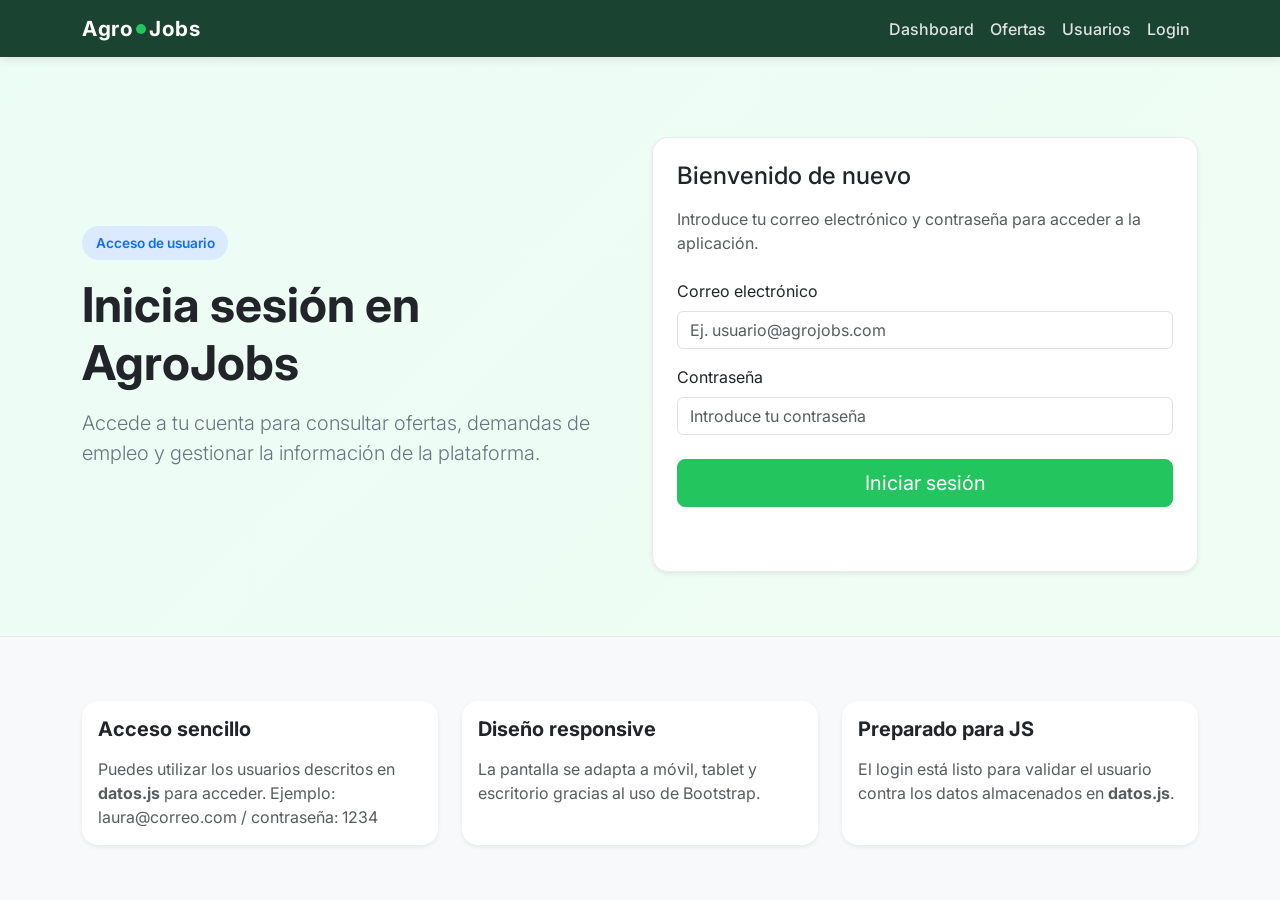
==== login.html @ 1a98a2e2 "Esqueleto producto 1 a producto 2" ====
<!--
IA utilizada: ChatGPT

Prompt 1: "Crea una pantalla de login moderna con Bootstrap para una app de empleo"
Prompt 2: "Cómo diseñar un formulario de inicio de sesión centrado y responsive"
Prompt 3: "Cómo mantener coherencia visual entre dashboard y login en una aplicación web"
Prompt 4: "Qué elementos debe tener una página de login simple para un prototipo frontend"
-->

<!DOCTYPE html>
<html lang="es">
<head>
    <meta charset="UTF-8">
    <meta name="viewport" content="width=device-width, initial-scale=1.0">
    <title>Login - AgroJobs</title>

    <link rel="icon" type="image/png" href="img/favicon.ico">
    <link href="https://cdn.jsdelivr.net/npm/bootstrap@5.3.7/dist/css/bootstrap.min.css" rel="stylesheet">
    <link href="https://fonts.googleapis.com/css2?family=Inter:wght@400;600;700;800&display=swap" rel="stylesheet">
    <link rel="stylesheet" href="css/style.css">
</head>
<body>

    <nav class="navbar navbar-expand-lg navbar-dark navbar-custom sticky-top">
        <div class="container">
            <a class="navbar-brand logo d-flex align-items-center" href="index.html">
                <span>Agro</span>
                <span class="logo-icon"></span>
                <span>Jobs</span>
            </a>

            <button class="navbar-toggler" type="button" data-bs-toggle="collapse" data-bs-target="#menuPrincipal" aria-controls="menuPrincipal" aria-expanded="false" aria-label="Abrir navegación">
                <span class="navbar-toggler-icon"></span>
            </button>

            <div class="collapse navbar-collapse" id="menuPrincipal">
                <div class="navbar-nav ms-auto align-items-lg-center" id="navbar-links">
                    <a class="nav-link" href="index.html">Dashboard</a>
                    <a class="nav-link" href="ofertas.html">Ofertas</a>
                    <a class="nav-link" href="usuarios.html">Usuarios</a>
                    <span id="zona-sesion" class="d-flex align-items-lg-center flex-column flex-lg-row"></span>
                </div>  
            </div>
        </div>
    </nav>

    <header class="hero-section">
        <div class="container">
            <div class="hero-box">
                <div class="row align-items-center g-4">
                    <div class="col-lg-6">
                        <span class="hero-tag">Acceso de usuario</span>
                        <h1 class="display-5 fw-bold mt-3">Inicia sesión en AgroJobs</h1>
                        <p class="lead text-secondary mt-3">
                            Accede a tu cuenta para consultar ofertas, demandas de empleo y gestionar la información de la plataforma.
                        </p>
                    </div>

                    <div class="col-lg-6">
                        <div class="search-panel shadow-sm">
                            <h2 class="h4 mb-3">Bienvenido de nuevo</h2>
                            <p class="text-muted mb-4">
                                Introduce tu correo electrónico y contraseña para acceder a la aplicación.
                            </p>

                            <form id="form-login" novalidate>
                                <div class="mb-3">
                                    <label for="email" class="form-label">Correo electrónico</label>
                                    <input
                                        type="email"
                                        class="form-control"
                                        id="email"
                                        name="email"
                                        placeholder="Ej. usuario@agrojobs.com"
                                        required
                                    >
                                </div>

                                <div class="mb-3">
                                    <label for="password" class="form-label">Contraseña</label>
                                    <input
                                        type="password"
                                        class="form-control"
                                        id="password"
                                        name="password"
                                        placeholder="Introduce tu contraseña"
                                        required
                                    >
                                </div>

                                <div class="d-grid mt-4">
                                    <button type="submit" class="btn btn-primary btn-lg">
                                        Iniciar sesión
                                    </button>
                                </div>

                                <div id="mensaje-login" class="mt-3"></div>
                            </form>
                        </div>
                    </div>
                </div>
            </div>
        </div>
    </header>

    <main class="container py-5">
        <div class="row g-4">
            <div class="col-md-4">
                <article class="card dashboard-card h-100 shadow-sm">
                    <div class="card-body">
                        <h3 class="h5 fw-bold mb-3">Acceso sencillo</h3>
                        <p class="text-muted mb-0">
                            Puedes utilizar los usuarios descritos en <strong>datos.js</strong> para acceder. Ejemplo: laura@correo.com / contraseña: 1234
                        </p>
                    </div>
                </article>
            </div>

            <div class="col-md-4">
                <article class="card dashboard-card h-100 shadow-sm">
                    <div class="card-body">
                        <h3 class="h5 fw-bold mb-3">Diseño responsive</h3>
                        <p class="text-muted mb-0">
                            La pantalla se adapta a móvil, tablet y escritorio gracias al uso de Bootstrap.
                        </p>
                    </div>
                </article>
            </div>

            <div class="col-md-4">
                <article class="card dashboard-card h-100 shadow-sm">
                    <div class="card-body">
                        <h3 class="h5 fw-bold mb-3">Preparado para JS</h3>
                        <p class="text-muted mb-0">
                            El login está listo para validar el usuario contra los datos almacenados en <strong>datos.js</strong>.
                        </p>
                    </div>
                </article>
            </div>
        </div>
    </main>

    <script type="module" src="js/login.js"></script>
    <script src="https://cdn.jsdelivr.net/npm/bootstrap@5.3.7/dist/js/bootstrap.bundle.min.js"></script>
</body>
</html>
---- css/style.css ----
body {
    font-family: 'Inter', sans-serif;
    background-color: #f8f9fa;
    color: #212529;
}

h1, h2, h3 {
    font-weight: 800;
}

.hero-section {
    background: linear-gradient(135deg, #ecfdf5 0%, #f0fdf4 100%);
    padding: 3rem 0 2rem;
    border-bottom: 1px solid #e9ecef;
}

.hero-box {
    padding: 2rem 0;
}

.hero-tag {
    display: inline-block;
    padding: 0.45rem 0.85rem;
    border-radius: 999px;
    background-color: #dbeafe;
    color: #0d6efd;
    font-size: 0.85rem;
    font-weight: 600;
}

.search-panel {
    background-color: #ffffff;
    border-radius: 1rem;
    padding: 1.5rem;
    border: 1px solid #e9ecef;
    box-shadow: 0 0.5rem 1.5rem rgba(0, 0, 0, 0.04);
}

.legend-badge {
    display: inline-block;
    padding: 0.5rem 0.9rem;
    border-radius: 999px;
    font-size: 0.9rem;
    font-weight: 600;
}

.legend-oferta {
    background-color: #eaf2ff;
    color: #0d6efd;
}

.legend-demanda {
    background-color: #eafaf1;
    color: #198754;
}

.dashboard-card {
    border: none;
    border-radius: 1rem;
    overflow: hidden;
    transition: transform 0.2s ease, box-shadow 0.2s ease;
}

.dashboard-card:hover {
    transform: translateY(-4px);
    box-shadow: 0 1rem 2rem rgba(0, 0, 0, 0.08) !important;
}

.dashboard-card-img {
    height: 200px;
    object-fit: cover;
}

.oferta-card {
    border-top: 4px solid #0d6efd;
}

.demanda-card {
    border-top: 4px solid #198754;
}

.card-title {
    font-weight: 700;
}

.navbar-brand {
    letter-spacing: 0.3px;
}

.logo {
    font-weight: 700;
    font-size: 1.3rem;
    letter-spacing: 0.5px;
    color: #ffffff !important;
}

.logo-o {
    color: #22c55e;
}

.logo-icon {
    width: 10px;
    height: 10px;
    background-color: #22c55e;
    border-radius: 50%;
    margin: 0 3px;
    display: inline-block;
}

.navbar-custom {
    background-color: #1b4332;
    box-shadow: 0 2px 10px rgba(0,0,0,0.1);
}

.navbar-custom .nav-link {
    color: rgba(255, 255, 255, 0.85);
    font-weight: 500;
}

.navbar-custom .nav-link:hover,
.navbar-custom .nav-link.active {
    color: #ffffff;
}

.btn-primary {
    background-color: #22c55e;
    border-color: #22c55e;
}

.btn-primary:hover {
    background-color: #16a34a;
    border-color: #16a34a;
}

main.container {
    margin-top: 1rem;
}

#mensaje-login,
#mensaje-oferta,
#mensaje-usuario {
    min-height: 24px;
    font-size: 0.95rem;
}

.mensaje-error {
    color: #dc3545;
    font-weight: 600;
}

.mensaje-ok {
    color: #198754;
    font-weight: 600;
}

#zona-sesion .btn {
    white-space: nowrap;
}
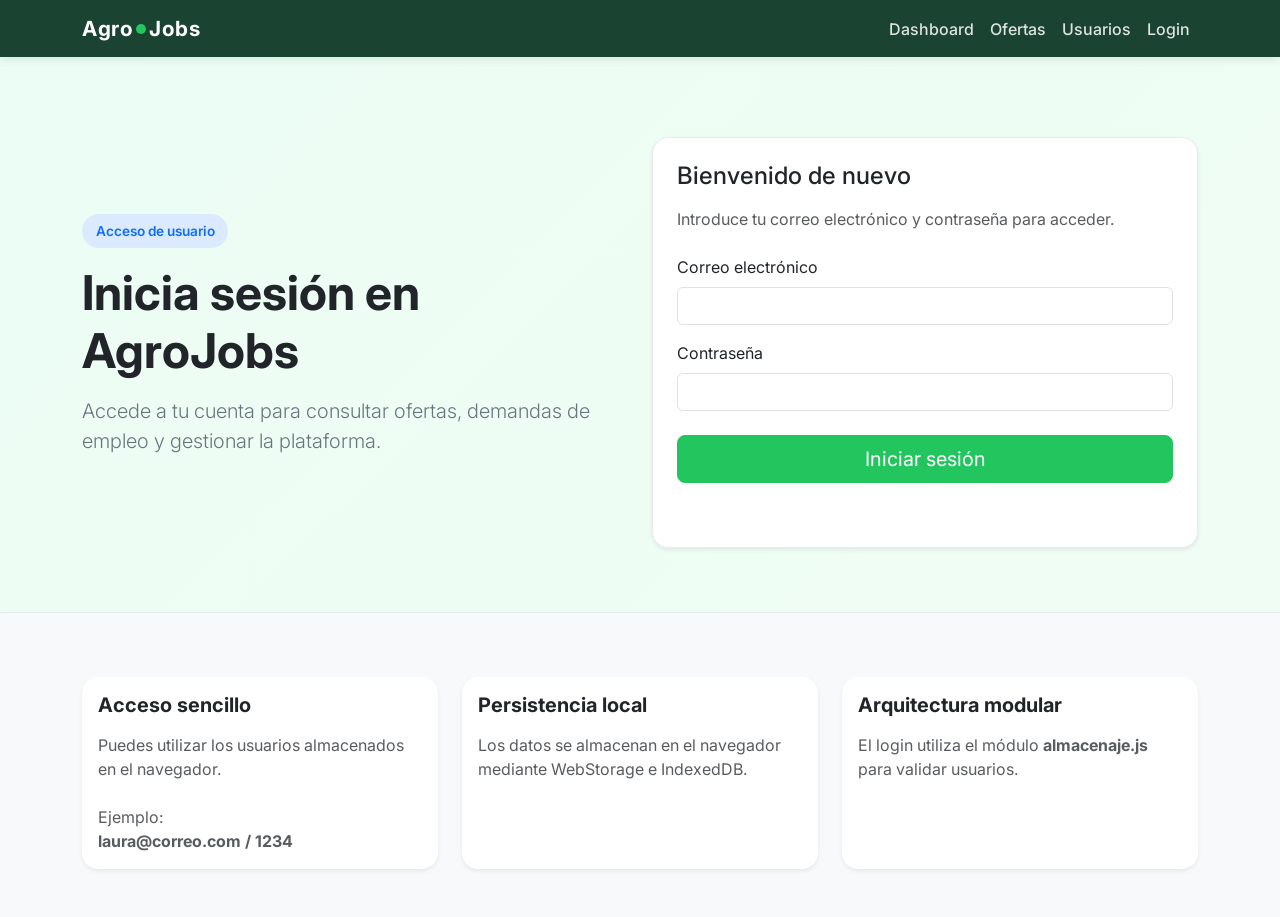
==== commit c9848093: "cambio de lógica para adaptar a los requisitos del producto 2: todos los archivos de la carpeta /js " ====
--- a/login.html
+++ b/login.html
@@ -1,10 +1,9 @@
 <!--
 IA utilizada: ChatGPT
 
-Prompt 1: "Crea una pantalla de login moderna con Bootstrap para una app de empleo"
-Prompt 2: "Cómo diseñar un formulario de inicio de sesión centrado y responsive"
-Prompt 3: "Cómo mantener coherencia visual entre dashboard y login en una aplicación web"
-Prompt 4: "Qué elementos debe tener una página de login simple para un prototipo frontend"
+Corrección para Producto 2:
+- Eliminadas referencias a datos.js
+- Alineado con almacenaje.js + WebStorage
 -->
 
 <!DOCTYPE html>
@@ -29,17 +28,17 @@
                 <span>Jobs</span>
             </a>
 
-            <button class="navbar-toggler" type="button" data-bs-toggle="collapse" data-bs-target="#menuPrincipal" aria-controls="menuPrincipal" aria-expanded="false" aria-label="Abrir navegación">
+            <button class="navbar-toggler" type="button" data-bs-toggle="collapse" data-bs-target="#menuPrincipal">
                 <span class="navbar-toggler-icon"></span>
             </button>
 
             <div class="collapse navbar-collapse" id="menuPrincipal">
-                <div class="navbar-nav ms-auto align-items-lg-center" id="navbar-links">
+                <div class="navbar-nav ms-auto align-items-lg-center">
                     <a class="nav-link" href="index.html">Dashboard</a>
                     <a class="nav-link" href="ofertas.html">Ofertas</a>
                     <a class="nav-link" href="usuarios.html">Usuarios</a>
                     <span id="zona-sesion" class="d-flex align-items-lg-center flex-column flex-lg-row"></span>
-                </div>  
+                </div>
             </div>
         </div>
     </nav>
@@ -52,7 +51,7 @@
                         <span class="hero-tag">Acceso de usuario</span>
                         <h1 class="display-5 fw-bold mt-3">Inicia sesión en AgroJobs</h1>
                         <p class="lead text-secondary mt-3">
-                            Accede a tu cuenta para consultar ofertas, demandas de empleo y gestionar la información de la plataforma.
+                            Accede a tu cuenta para consultar ofertas, demandas de empleo y gestionar la plataforma.
                         </p>
                     </div>
 
@@ -60,32 +59,18 @@
                         <div class="search-panel shadow-sm">
                             <h2 class="h4 mb-3">Bienvenido de nuevo</h2>
                             <p class="text-muted mb-4">
-                                Introduce tu correo electrónico y contraseña para acceder a la aplicación.
+                                Introduce tu correo electrónico y contraseña para acceder.
                             </p>
 
                             <form id="form-login" novalidate>
                                 <div class="mb-3">
                                     <label for="email" class="form-label">Correo electrónico</label>
-                                    <input
-                                        type="email"
-                                        class="form-control"
-                                        id="email"
-                                        name="email"
-                                        placeholder="Ej. usuario@agrojobs.com"
-                                        required
-                                    >
+                                    <input type="email" class="form-control" id="email" required>
                                 </div>
 
                                 <div class="mb-3">
                                     <label for="password" class="form-label">Contraseña</label>
-                                    <input
-                                        type="password"
-                                        class="form-control"
-                                        id="password"
-                                        name="password"
-                                        placeholder="Introduce tu contraseña"
-                                        required
-                                    >
+                                    <input type="password" class="form-control" id="password" required>
                                 </div>
 
                                 <div class="d-grid mt-4">
@@ -105,12 +90,16 @@
 
     <main class="container py-5">
         <div class="row g-4">
+
             <div class="col-md-4">
                 <article class="card dashboard-card h-100 shadow-sm">
                     <div class="card-body">
                         <h3 class="h5 fw-bold mb-3">Acceso sencillo</h3>
                         <p class="text-muted mb-0">
-                            Puedes utilizar los usuarios descritos en <strong>datos.js</strong> para acceder. Ejemplo: laura@correo.com / contraseña: 1234
+                            Puedes utilizar los usuarios almacenados en el navegador.
+                            <br><br>
+                            Ejemplo:<br>
+                            <strong>laura@correo.com / 1234</strong>
                         </p>
                     </div>
                 </article>
@@ -119,9 +108,9 @@
             <div class="col-md-4">
                 <article class="card dashboard-card h-100 shadow-sm">
                     <div class="card-body">
-                        <h3 class="h5 fw-bold mb-3">Diseño responsive</h3>
+                        <h3 class="h5 fw-bold mb-3">Persistencia local</h3>
                         <p class="text-muted mb-0">
-                            La pantalla se adapta a móvil, tablet y escritorio gracias al uso de Bootstrap.
+                            Los datos se almacenan en el navegador mediante WebStorage e IndexedDB.
                         </p>
                     </div>
                 </article>
@@ -130,17 +119,18 @@
             <div class="col-md-4">
                 <article class="card dashboard-card h-100 shadow-sm">
                     <div class="card-body">
-                        <h3 class="h5 fw-bold mb-3">Preparado para JS</h3>
+                        <h3 class="h5 fw-bold mb-3">Arquitectura modular</h3>
                         <p class="text-muted mb-0">
-                            El login está listo para validar el usuario contra los datos almacenados en <strong>datos.js</strong>.
+                            El login utiliza el módulo <strong>almacenaje.js</strong> para validar usuarios.
                         </p>
                     </div>
                 </article>
             </div>
+
         </div>
     </main>
 
-    <script type="module" src="js/login.js"></script>
+    <script type="module" src="js/int_2_login.js"></script>
     <script src="https://cdn.jsdelivr.net/npm/bootstrap@5.3.7/dist/js/bootstrap.bundle.min.js"></script>
 </body>
 </html>
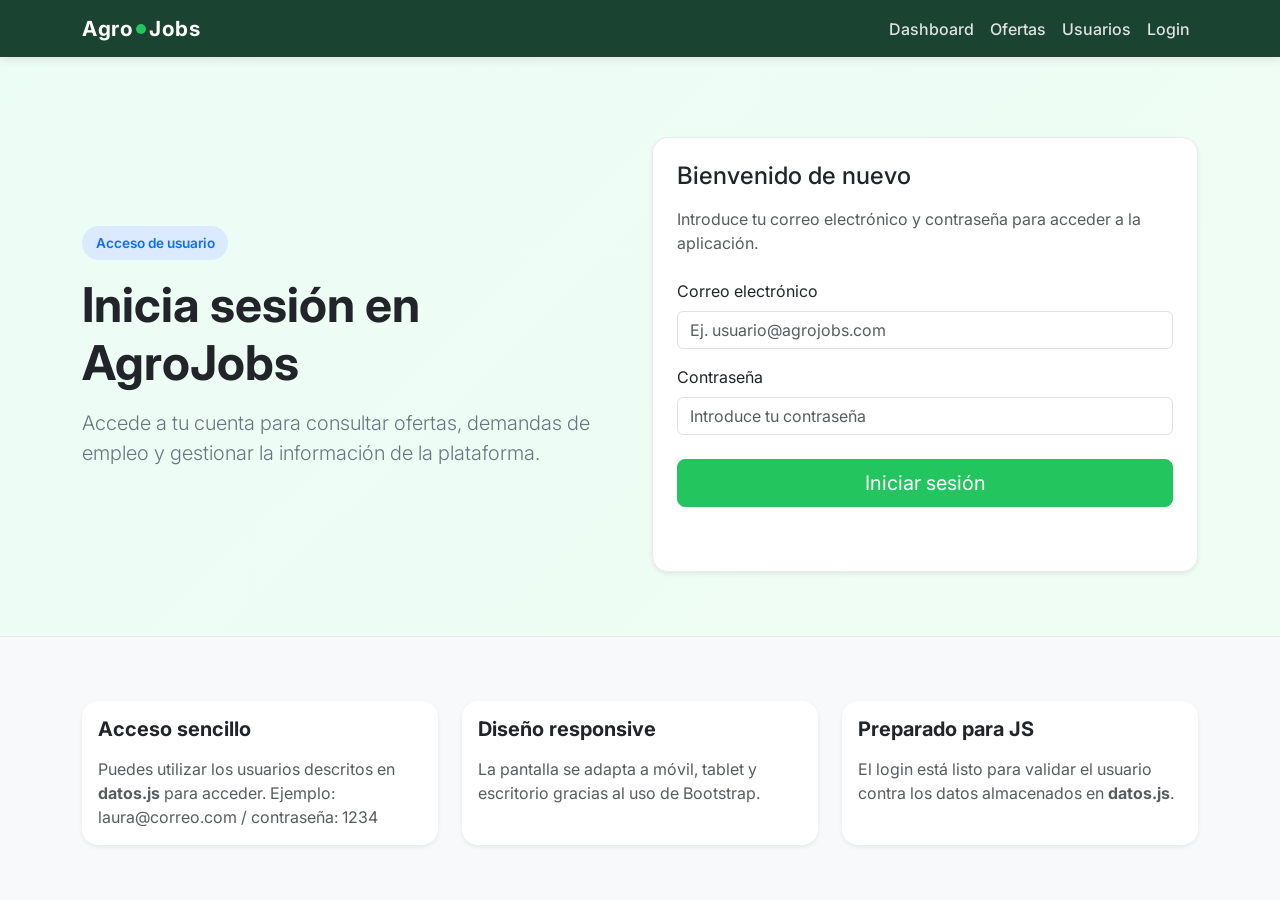
==== commit 86af207e: "Primer commit" ====
--- a/login.html
+++ b/login.html
@@ -1,9 +1,10 @@
 <!--
 IA utilizada: ChatGPT
 
-Corrección para Producto 2:
-- Eliminadas referencias a datos.js
-- Alineado con almacenaje.js + WebStorage
+Prompt 1: "Crea una pantalla de login moderna con Bootstrap para una app de empleo"
+Prompt 2: "Cómo diseñar un formulario de inicio de sesión centrado y responsive"
+Prompt 3: "Cómo mantener coherencia visual entre dashboard y login en una aplicación web"
+Prompt 4: "Qué elementos debe tener una página de login simple para un prototipo frontend"
 -->
 
 <!DOCTYPE html>
@@ -28,17 +29,17 @@
                 <span>Jobs</span>
             </a>
 
-            <button class="navbar-toggler" type="button" data-bs-toggle="collapse" data-bs-target="#menuPrincipal">
+            <button class="navbar-toggler" type="button" data-bs-toggle="collapse" data-bs-target="#menuPrincipal" aria-controls="menuPrincipal" aria-expanded="false" aria-label="Abrir navegación">
                 <span class="navbar-toggler-icon"></span>
             </button>
 
             <div class="collapse navbar-collapse" id="menuPrincipal">
-                <div class="navbar-nav ms-auto align-items-lg-center">
+                <div class="navbar-nav ms-auto align-items-lg-center" id="navbar-links">
                     <a class="nav-link" href="index.html">Dashboard</a>
                     <a class="nav-link" href="ofertas.html">Ofertas</a>
                     <a class="nav-link" href="usuarios.html">Usuarios</a>
                     <span id="zona-sesion" class="d-flex align-items-lg-center flex-column flex-lg-row"></span>
-                </div>
+                </div>  
             </div>
         </div>
     </nav>
@@ -51,7 +52,7 @@
                         <span class="hero-tag">Acceso de usuario</span>
                         <h1 class="display-5 fw-bold mt-3">Inicia sesión en AgroJobs</h1>
                         <p class="lead text-secondary mt-3">
-                            Accede a tu cuenta para consultar ofertas, demandas de empleo y gestionar la plataforma.
+                            Accede a tu cuenta para consultar ofertas, demandas de empleo y gestionar la información de la plataforma.
                         </p>
                     </div>
 
@@ -59,18 +60,32 @@
                         <div class="search-panel shadow-sm">
                             <h2 class="h4 mb-3">Bienvenido de nuevo</h2>
                             <p class="text-muted mb-4">
-                                Introduce tu correo electrónico y contraseña para acceder.
+                                Introduce tu correo electrónico y contraseña para acceder a la aplicación.
                             </p>
 
                             <form id="form-login" novalidate>
                                 <div class="mb-3">
                                     <label for="email" class="form-label">Correo electrónico</label>
-                                    <input type="email" class="form-control" id="email" required>
+                                    <input
+                                        type="email"
+                                        class="form-control"
+                                        id="email"
+                                        name="email"
+                                        placeholder="Ej. usuario@agrojobs.com"
+                                        required
+                                    >
                                 </div>
 
                                 <div class="mb-3">
                                     <label for="password" class="form-label">Contraseña</label>
-                                    <input type="password" class="form-control" id="password" required>
+                                    <input
+                                        type="password"
+                                        class="form-control"
+                                        id="password"
+                                        name="password"
+                                        placeholder="Introduce tu contraseña"
+                                        required
+                                    >
                                 </div>
 
                                 <div class="d-grid mt-4">
@@ -90,16 +105,12 @@
 
     <main class="container py-5">
         <div class="row g-4">
-
             <div class="col-md-4">
                 <article class="card dashboard-card h-100 shadow-sm">
                     <div class="card-body">
                         <h3 class="h5 fw-bold mb-3">Acceso sencillo</h3>
                         <p class="text-muted mb-0">
-                            Puedes utilizar los usuarios almacenados en el navegador.
-                            <br><br>
-                            Ejemplo:<br>
-                            <strong>laura@correo.com / 1234</strong>
+                            Puedes utilizar los usuarios descritos en <strong>datos.js</strong> para acceder. Ejemplo: laura@correo.com / contraseña: 1234
                         </p>
                     </div>
                 </article>
@@ -108,9 +119,9 @@
             <div class="col-md-4">
                 <article class="card dashboard-card h-100 shadow-sm">
                     <div class="card-body">
-                        <h3 class="h5 fw-bold mb-3">Persistencia local</h3>
+                        <h3 class="h5 fw-bold mb-3">Diseño responsive</h3>
                         <p class="text-muted mb-0">
-                            Los datos se almacenan en el navegador mediante WebStorage e IndexedDB.
+                            La pantalla se adapta a móvil, tablet y escritorio gracias al uso de Bootstrap.
                         </p>
                     </div>
                 </article>
@@ -119,18 +130,17 @@
             <div class="col-md-4">
                 <article class="card dashboard-card h-100 shadow-sm">
                     <div class="card-body">
-                        <h3 class="h5 fw-bold mb-3">Arquitectura modular</h3>
+                        <h3 class="h5 fw-bold mb-3">Preparado para JS</h3>
                         <p class="text-muted mb-0">
-                            El login utiliza el módulo <strong>almacenaje.js</strong> para validar usuarios.
+                            El login está listo para validar el usuario contra los datos almacenados en <strong>datos.js</strong>.
                         </p>
                     </div>
                 </article>
             </div>
-
         </div>
     </main>
 
-    <script type="module" src="js/int_2_login.js"></script>
+    <script type="module" src="js/login.js"></script>
     <script src="https://cdn.jsdelivr.net/npm/bootstrap@5.3.7/dist/js/bootstrap.bundle.min.js"></script>
 </body>
 </html>
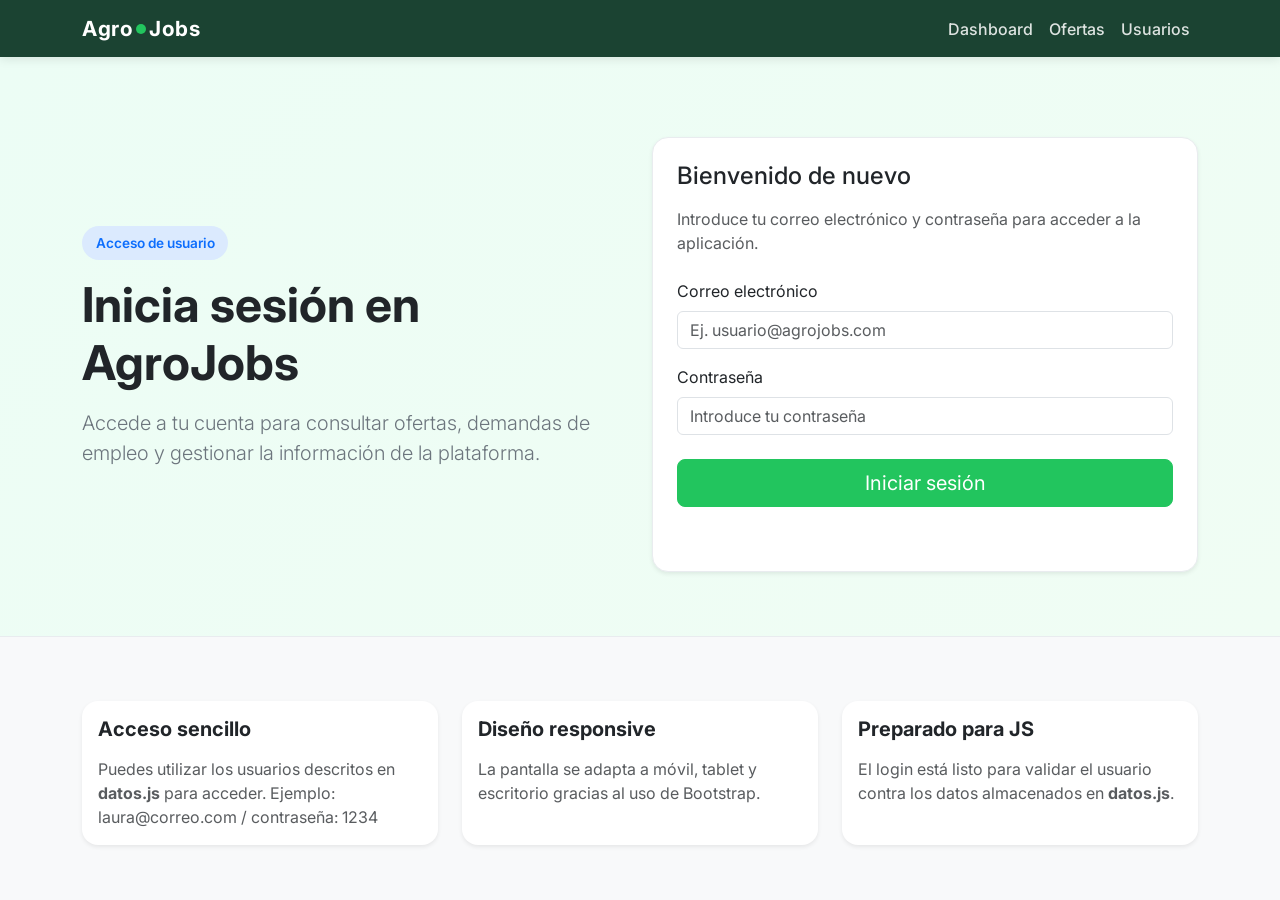
==== commit fafae049: "Ultimas modificaciones y correciones previas a entrega" ====
--- a/login.html
+++ b/login.html
@@ -140,7 +140,7 @@
         </div>
     </main>
 
-    <script type="module" src="js/login.js"></script>
+    <script type="module" src="js/int_2_login.js"></script>
     <script src="https://cdn.jsdelivr.net/npm/bootstrap@5.3.7/dist/js/bootstrap.bundle.min.js"></script>
 </body>
 </html>
